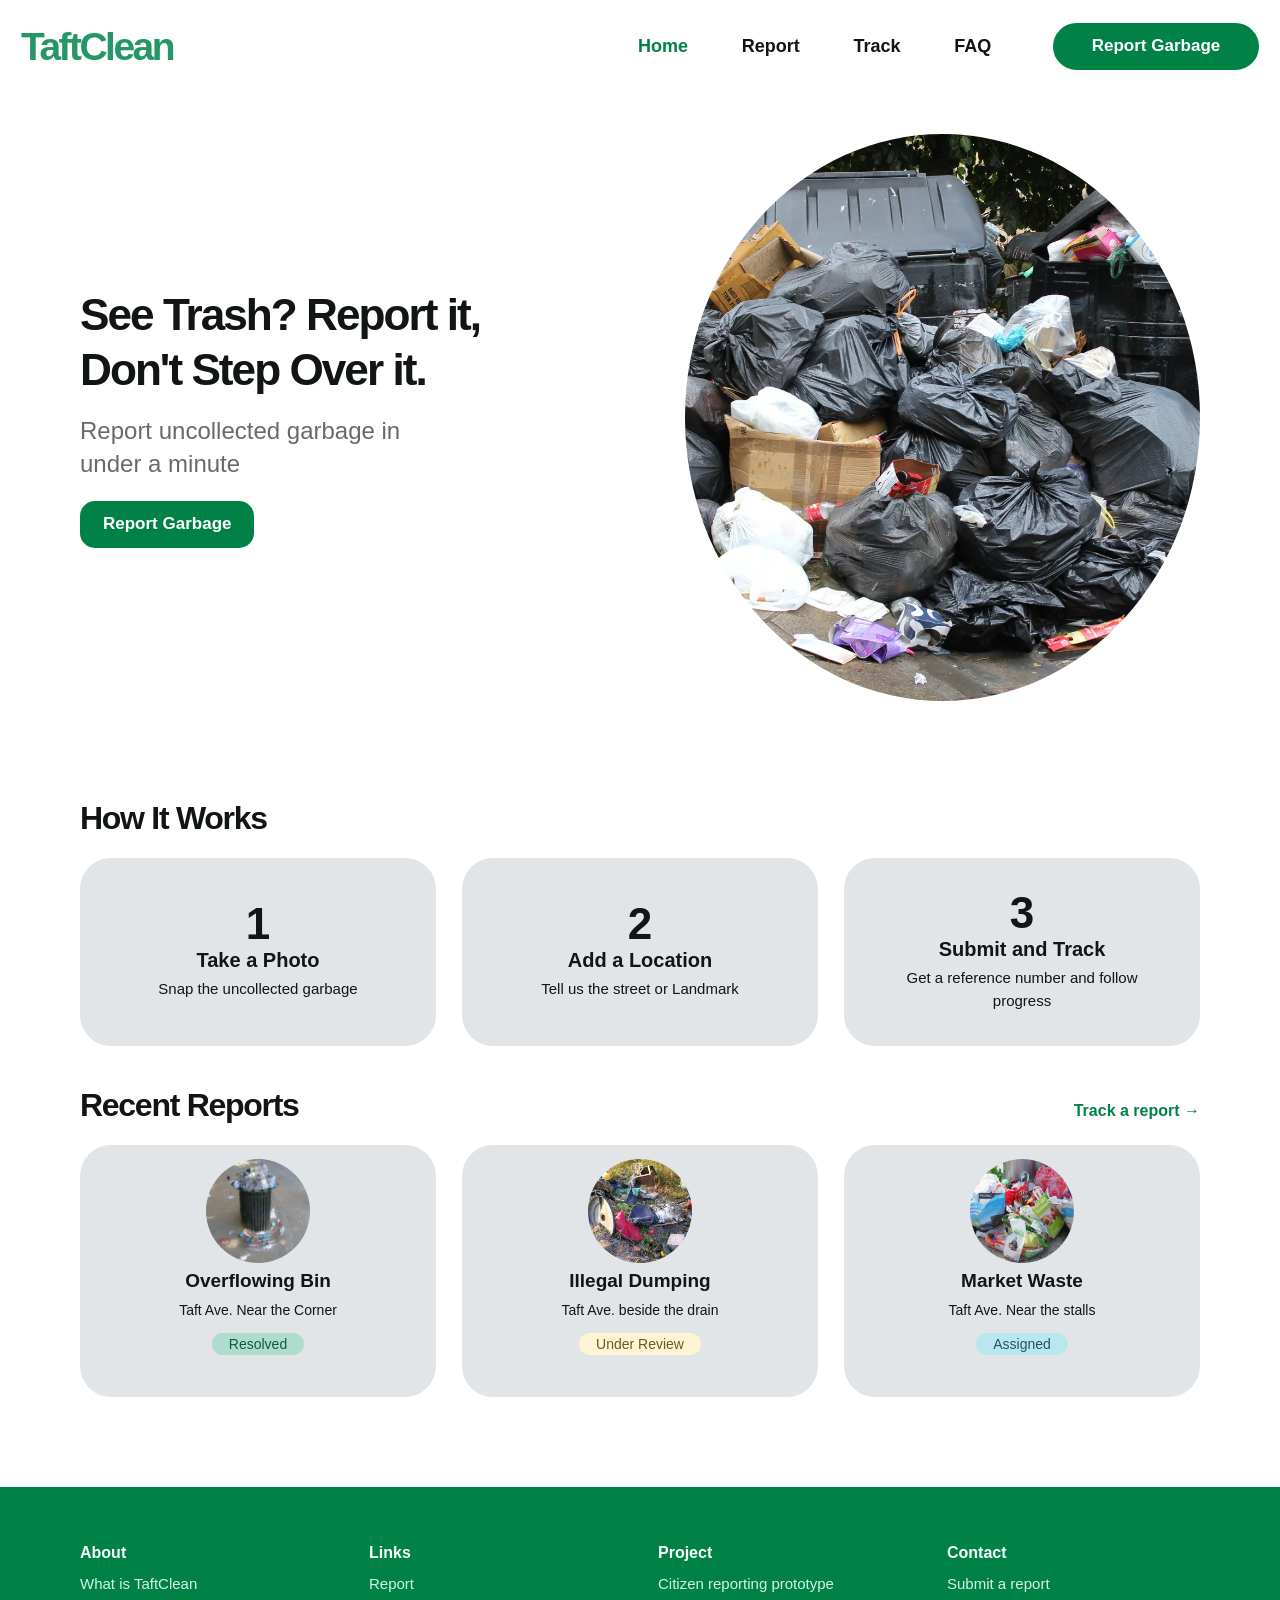
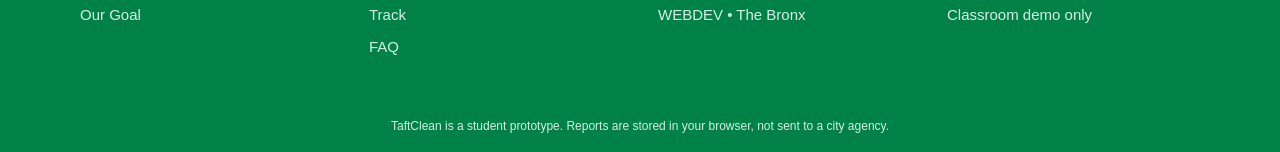
==== index.html @ 5ed5f406 "Add files via upload Add homepage, styling and assets" ====
<!doctype html>
<html lang="en">
<head>
  <meta charset="utf-8">
  <meta name="viewport" content="width=device-width, initial-scale=1">
  <meta name="theme-color" content="#008248">
  <meta name="description" content="TaftClean is a student-built citizen reporting prototype for uncollected garbage around Taft Avenue.">
  <title>TaftClean | See Trash? Report It.</title>
  <link rel="stylesheet" href="styles.css">
  <script defer src="js/app.js"></script>
</head>
<body data-page="home">
  <header class="site-header">
    <div class="header-inner">
      <a class="logo" href="index.html" aria-label="TaftClean home">TaftClean</a>
      <button class="menu-toggle" type="button" aria-label="Open navigation" aria-expanded="false" aria-controls="site-navigation"><span></span><span></span><span></span></button>
      <nav id="site-navigation" class="site-nav" aria-label="Main navigation">
        <a href="index.html" aria-current="page">Home</a>
        <a href="report.html">Report</a>
        <a href="track.html">Track</a>
        <a href="faq.html">FAQ</a>
        <a class="btn btn-primary nav-report" href="report.html">Report Garbage</a>
      </nav>
    </div>
  </header>

  <main>
    <section class="hero container" id="about" aria-labelledby="hero-title">
      <div class="hero-copy">
        <h1 id="hero-title">See Trash? Report it,<br class="desktop-break"> Don't Step Over it.</h1>
        <p>Report uncollected garbage in under a minute</p>
        <a class="btn btn-primary hero-cta" href="report.html">Report Garbage</a>
      </div>
      <div class="hero-art"><img src="assets/hero-garbage.webp" alt="Uncollected garbage bags beside overflowing bins" width="1556" height="1037" fetchpriority="high"></div>
    </section>

    <section class="container overview" id="how-it-works" aria-labelledby="how-title">
      <h2 id="how-title">How It Works</h2>
      <div class="step-grid">
        <article class="info-card step-card"><strong class="step-number">1</strong><h3>Take a Photo</h3><p>Snap the uncollected garbage</p></article>
        <article class="info-card step-card"><strong class="step-number">2</strong><h3>Add a Location</h3><p>Tell us the street or Landmark</p></article>
        <article class="info-card step-card"><strong class="step-number">3</strong><h3>Submit and Track</h3><p>Get a reference number and follow progress</p></article>
      </div>
      <div class="section-heading"><h2>Recent Reports</h2><a href="track.html" class="text-link">Track a report <span aria-hidden="true">→</span></a></div>
      <div class="report-grid" id="recent-reports" aria-live="polite">
        <article class="info-card recent-card"><img src="assets/overflowing-bin.webp" alt="Overflowing trash bin" width="610" height="458"><div><h3>Overflowing Bin</h3><p>Taft Ave. Near the Corner</p><span class="status-badge status-resolved">Resolved</span></div></article>
        <article class="info-card recent-card"><img src="assets/illegal-dumping.webp" alt="Trash dumped by the roadside" width="458" height="343"><div><h3>Illegal Dumping</h3><p>Taft Ave. beside the drain</p><span class="status-badge status-review">Under Review</span></div></article>
        <article class="info-card recent-card"><img src="assets/market-waste.webp" alt="Garbage bags and discarded market packaging" width="922" height="692"><div><h3>Market Waste</h3><p>Taft Ave. Near the stalls</p><span class="status-badge status-assigned">Assigned</span></div></article>
      </div>
    </section>

  </main>

  <footer class="site-footer">
    <div class="container footer-grid">
      <div><h2>About</h2><a href="index.html#about">What is TaftClean</a><a href="index.html#how-it-works">Our Goal</a></div>
      <div><h2>Links</h2><a href="report.html">Report</a><a href="track.html">Track</a><a href="faq.html">FAQ</a></div>
      <div><h2>Project</h2><span>Citizen reporting prototype</span><span>WEBDEV • The Bronx</span></div>
      <div><h2>Contact</h2><a href="report.html">Submit a report</a><span>Classroom demo only</span></div>
    </div>
    <p class="footer-note">TaftClean is a student prototype. Reports are stored in your browser, not sent to a city agency.</p>
  </footer>
  <div class="toast" id="toast" role="status" aria-live="polite"></div>
</body>
</html>
---- styles.css ----
:root {
  --green: #008247;
  --green-dark: #006b3d;
  --green-soft: #d1eadc;
  --ink: #111514;
  --muted: #656b69;
  --light: #e1e5e8;
  --light-2: #f0f2f3;
  --paper: #fff;
  --line: #cfd5d3;
  --danger: #c12835;
  --yellow: #fff5d2;
  --cyan: #b9e7ef;
  --font: 'Canva Sans', 'Segoe UI', Arial, sans-serif;
}
*, *::before, *::after { box-sizing: border-box; }
html { scroll-behavior: smooth; }
body { min-width: 320px; margin: 0; background: var(--paper); color: var(--ink); font: 16px/1.5 var(--font); }
button, input, select, textarea { font: inherit; }
button { cursor: pointer; }
a { color: inherit; text-decoration: none; }
img { display: block; max-width: 100%; }
[hidden] { display: none !important; }
:focus-visible { outline: 3px solid #12a66e; outline-offset: 3px; }
.container { width: min(100% - 100px, 1120px); margin-inline: auto; }
.sr-only { position: absolute; width: 1px; height: 1px; margin: -1px; padding: 0; overflow: hidden; clip: rect(0,0,0,0); white-space: nowrap; border: 0; }

/* Site header: desktop horizontal links, mobile slide-down navigation. */
.site-header { background: var(--paper); position: sticky; top: 0; z-index: 20; }
.header-inner { width: min(100% - 42px, 1270px); min-height: 92px; margin: auto; display: flex; justify-content: space-between; align-items: center; gap: 26px; }
.logo { color: #259766; font-size: clamp(29px, 3.3vw, 39px); font-weight: 800; letter-spacing: -.065em; line-height: 1; }
.site-nav { flex: 1; display: flex; align-items: center; justify-content: flex-end; gap: clamp(24px, 4.2vw, 64px); }
.site-nav > a:not(.btn) { font-size: 18px; font-weight: 700; transition: color .15s ease; }
.site-nav > a:not(.btn):hover, .site-nav > a:not(.btn)[aria-current="page"] { color: var(--green); }
.menu-toggle { display: none; }
.btn { display: inline-flex; align-items: center; justify-content: center; gap: 8px; min-height: 47px; padding: 10px 24px; border: 2px solid transparent; border-radius: 14px; font-weight: 750; font-size: 17px; line-height: 1.3; text-align: center; transition: background-color .15s, box-shadow .15s, transform .15s; }
.btn:hover { transform: translateY(-1px); }
.btn:active { transform: translateY(0); }
.btn-primary { color: #fff; background: var(--green); border-color: var(--green); }
.btn-primary:hover { background: var(--green-dark); border-color: var(--green-dark); }
.btn-outline { color: var(--green); background: #fff; border-color: var(--green); }
.btn-outline:hover { background: #ecf9f1; }
.btn-block { display: flex; width: 100%; }
.nav-report { margin-left: 8px; min-width: 206px; border-radius: 999px; }

/* Home - first two canvases */
.hero { min-height: 600px; display: grid; grid-template-columns: 1fr 1.05fr; gap: 50px; align-items: center; padding-block: 42px 65px; }
.hero h1 { font-size: clamp(32px, 3.45vw, 48px); line-height: 1.26; letter-spacing: -.045em; margin: 0 0 16px; font-weight: 850; }
.hero-copy p { color: var(--muted); font-size: clamp(18px, 2vw, 24px); line-height: 1.4; max-width: 350px; margin: 0 0 20px; }
.hero-cta { border-radius: 15px; padding-inline: 21px; }
.hero-art { width: 100%; max-width: 515px; aspect-ratio: 1 / 1.1; overflow: hidden; border-radius: 50%; justify-self: end; }
.hero-art img { width: 100%; height: 100%; object-fit: cover; object-position: 52% 50%; }
.overview { padding-block: 32px 90px; }
h2 { line-height: 1.25; }
.overview > h2, .section-heading h2, .faq-section > h2 { margin: 0 0 20px; font-size: clamp(25px, 2.6vw, 32px); letter-spacing: -.04em; }
.step-grid, .report-grid { display: grid; grid-template-columns: repeat(3, minmax(0, 1fr)); gap: 26px; }
.info-card { background: var(--light); border-radius: 31px; }
.step-card { min-height: 188px; padding: 20px 14px; display: flex; flex-direction: column; justify-content: center; text-align: center; }
.step-number { font-size: 44px; line-height: 1; }
.step-card h3 { margin: 2px 0 6px; font-size: 20px; line-height: 1.2; }
.step-card p { margin: 0 auto; font-size: 15px; max-width: 270px; }
.section-heading { display: flex; align-items: baseline; justify-content: space-between; gap: 20px; margin-top: 39px; }
.section-heading h2 { margin-bottom: 20px; }
.text-link { border: 0; padding: 0; background: none; color: var(--green); font-weight: 650; cursor: pointer; }
.text-link:hover { text-decoration: underline; }
.recent-card { min-height: 252px; padding: 14px 18px 22px; display: flex; flex-direction: column; align-items: center; text-align: center; }
.recent-card:hover { background: #d2dbdf; }
.recent-card img { width: 104px; height: 104px; object-fit: cover; border-radius: 50%; margin-bottom: 6px; }
.recent-card h3 { margin: 0 0 8px; font-size: 19px; line-height: 1.22; }
.recent-card p { margin: 0 0 11px; font-size: 14px; }
.status-badge { display: inline-block; padding: 3px 17px; border-radius: 999px; font-size: 14px; font-weight: 500; line-height: 1.2; text-align: center; white-space: nowrap; }
.status-submitted { background: #dce6f5; color: #244c7b; }
.status-review { background: var(--yellow); color: #695a26; }
.status-assigned { background: var(--cyan); color: #205568; }
.status-resolved { background: #afddcd; color: #185640; }
.faq-section { padding-block: 26px 135px; min-height: 470px; }
.faq-page { min-height: 470px; padding-top: 12px; }
.faq-page .faq-section { padding-top: 26px; }
.faq-list { display: grid; gap: 23px; padding: 14px 15px 0; }
.faq-item { background: #e7eaec; border-radius: 22px; overflow: hidden; }
.faq-item summary { cursor: pointer; list-style: none; display: flex; align-items: center; justify-content: space-between; gap: 12px; min-height: 47px; padding: 9px 15px; font-weight: 750; font-size: 18px; }
.faq-item summary::-webkit-details-marker { display: none; }
.faq-symbol { font-size: 26px; font-weight: 500; line-height: 1; }
.faq-item[open] .faq-symbol { transform: rotate(45deg); }
.faq-item p { padding: 0 15px 16px; margin: 0; color: #454a4b; line-height: 1.6; font-size: 15px; }

/* Green footer kept consistent with the Canva design. */
.site-footer { background: var(--green); color: #f9fffb; padding: 56px 0 17px; }
.footer-grid { display: grid; grid-template-columns: repeat(4, minmax(0, 1fr)); gap: 36px; }
.footer-grid h2 { margin: 0 0 10px; font-size: 16px; font-weight: 750; }
.footer-grid a, .footer-grid span { display: block; margin-bottom: 9px; color: #d7f0e6; font-size: 15px; }
.footer-grid a:hover { color: #fff; text-decoration: underline; }
.footer-note { margin: 50px 20px 0; font-size: 12px; color: #d5f0e2; text-align: center; }
.simple-footer { margin-top: 110px; }

/* Report form - Canva pages 4/5 desktop and 5/6 mobile. */
.form-page { width: min(100% - 100px, 945px); min-height: 620px; padding-top: 22px; }
.page-heading { text-align: center; font-size: 32px; font-weight: 800; letter-spacing: -.03em; margin: 0 0 26px; }
.form-step-label { color: #7b827e; text-align: center; margin: -18px 0 25px; font-size: 13px; }
.form-step { margin: 0; padding: 0; border: 0; min-width: 0; }
.field { margin-bottom: 18px; }
.field > label, .field-title { display: block; font-size: 19px; font-weight: 750; margin: 0 0 9px; }
.required { color: #df2837; }
.optional { font-size: 13px; font-weight: 450; color: #7d8581; }
.field input:not([type="radio"]):not([type="file"]), .field select, .field textarea { display: block; width: 100%; min-height: 41px; border: 1.5px solid #343938; border-radius: 2px; background: #fff; padding: 8px 12px; color: var(--ink); }
.field textarea { resize: vertical; min-height: 84px; }
.field select { appearance: auto; }
.field input::placeholder, .field textarea::placeholder { color: #939b98; }
.field input[aria-invalid="true"], .field textarea[aria-invalid="true"], .field select[aria-invalid="true"] { border: 2px solid var(--danger); background: #fff9f9; }
.field-error { color: var(--danger); font-size: 12px; line-height: 1.45; margin: 4px 0 0; min-height: 0; }
.field-error:empty { display: none; }
.field-meta { display: flex; justify-content: space-between; gap: 15px; }
.field-meta > span { margin-left: auto; color: #8a9390; font-size: 12px; }
.amount-choices { display: flex; flex-wrap: wrap; gap: 0; padding: 3px 0 4px; }
.amount-option { position: relative; cursor: pointer; }
.amount-option input { position: absolute; opacity: 0; inset: 0; }
.amount-option span { display: inline-block; border: 1.5px solid #111; border-radius: 999px; padding: 5px 13px; background: white; font-size: 15px; font-weight: 700; line-height: 1.3; margin-right: -1px; }
.amount-option input:checked + span { color: #fff; background: var(--green); border-color: var(--green); position: relative; z-index: 1; }
.amount-option input:focus-visible + span { outline: 3px solid #10a76a; outline-offset: 3px; }
.photo-drop { position: relative; min-height: 170px; border: 1.5px solid #222; background: white; display: flex; flex-direction: column; justify-content: center; text-align: center; cursor: pointer; transition: background-color .12s, border-color .12s; overflow: hidden; }
.photo-drop:hover, .photo-drop.is-dragover { background: #effaf5; border-color: var(--green); }
.photo-drop:focus-within { outline: 3px solid #10a76a; outline-offset: 2px; }
.photo-drop input[type="file"] { position: absolute; inset: 0; width: 100%; height: 100%; opacity: 0; cursor: pointer; z-index: 3; }
.photo-placeholder { display: flex; align-items: center; flex-direction: column; justify-content: center; gap: 5px; padding: 20px 15px; pointer-events: none; }
.photo-placeholder strong { font-size: 17px; font-weight: 600; }
.photo-placeholder span:not(.upload-icon) { font-size: 14px; color: var(--muted); }
.upload-icon { display: grid; place-items: center; font-size: 29px; width: 42px; height: 42px; color: var(--green); border-radius: 50%; background: #d7eee3; }
.photo-selected { padding: 8px 25px; text-align: center; pointer-events: none; }
.photo-selected img { margin: auto auto 8px; height: 118px; max-width: 220px; object-fit: contain; }
.photo-selected span { display: block; overflow: hidden; text-overflow: ellipsis; white-space: nowrap; font-size: 13px; }
.photo-actions { display: flex; justify-content: space-between; align-items: baseline; gap: 12px; margin-top: 6px; }
.form-next { margin-top: 28px; }
.form-actions { display: flex; gap: 18px; margin-top: 40px; }
.form-actions .btn { border-radius: 2px; }
.form-actions #previous-step { flex: 1; }
.form-actions #submit-report { flex: 3; }
.form-note { color: #777; font-size: 12px; margin: 20px 0 0; }

/* Confirmation screen, replacing the form after successful validation. */
.success-view { padding: 52px 0 0; text-align: center; }
.success-check { display: flex; align-items: center; justify-content: center; width: 100px; height: 100px; border-radius: 50%; background: var(--green); color: white; font-weight: 850; font-size: 76px; line-height: 1; margin: 0 auto 23px; }
.success-view h1 { font-size: 34px; line-height: 1.42; letter-spacing: -.04em; margin: 0 auto 22px; }
.success-view > p { font-size: 17px; margin: 0 0 35px; color: #373d3a; }
.reference-box { display: flex; justify-content: center; align-items: center; min-height: 61px; border: 1.5px solid #1f2621; position: relative; background: white; }
.reference-box strong { font-size: 25px; }
.copy-button { position: absolute; right: 10px; top: 50%; transform: translateY(-50%); color: var(--green); padding: 6px 10px; border: 1px solid #b6d9c7; border-radius: 6px; background: #f2faf6; font-size: 13px; }
.success-buttons { display: flex; align-items: center; justify-content: space-between; gap: 35px; margin-top: 42px; }
.success-buttons .btn { width: min(40%, 340px); border-radius: 0; }

/* Tracking - Canva pages 7/8. */
.track-page { min-height: 550px; padding-top: 25px; }
.track-page > h1 { font-size: 32px; margin: 0 0 15px; letter-spacing: -.045em; }
.search-row { display: grid; grid-template-columns: 1fr 210px; align-items: start; gap: 0; margin-bottom: 35px; }
.search-field input { width: 100%; min-height: 51px; padding: 12px 20px; background: #cdd5dd; border: none; border-radius: 40px; outline-offset: 3px; }
.search-field input::placeholder { color: #343c40; opacity: 1; }
.search-row > .btn { min-height: 51px; border-radius: 30px; margin-left: 0; }
.search-field .field-error { padding-left: 17px; }
.tracking-result { padding: 0 18px; }
.result-top { display: flex; align-items: center; justify-content: space-between; gap: 20px; margin-bottom: 10px; }
.result-top h2 { font-size: 33px; margin: 0; letter-spacing: -.04em; }
.result-top .status-badge { min-width: 146px; font-size: 16px; }
.result-details p { margin: 0; font-size: 18px; line-height: 1.55; overflow-wrap: anywhere; }
.progress-tracker { display: grid; grid-template-columns: repeat(4, minmax(0, 1fr)); gap: 12px; margin: 70px 0 0; }
.progress-stage { display: flex; flex-direction: column; align-items: center; gap: 11px; color: #181b19; font-size: 15px; text-align: center; }
.progress-bar { display: block; height: 15px; width: 100%; border-radius: 10px; background: #7f7f7f; }
.progress-stage.is-complete .progress-bar, .progress-stage.is-current .progress-bar { background: var(--green); }
.progress-stage.is-complete, .progress-stage.is-current { color: var(--green); }
.demo-tools { margin-top: 65px; border-top: 1px solid #e0e7e3; padding-top: 14px; color: #5d6863; }
.demo-tools summary { color: #567166; cursor: pointer; font-size: 13px; }
.demo-tools p { font-size: 13px; margin: 12px 0; }
.demo-tools-row { display: flex; flex-wrap: wrap; gap: 10px; }
.demo-tools-row select { padding: 10px 12px; border: 1px solid var(--line); border-radius: 6px; background: #fff; }
.demo-tools-row .btn { font-size: 13px; min-height: 42px; border-radius: 6px; }
.track-disclaimer { font-size: 12px; color: #8b9490; margin: 22px 0; }
.track-empty { background: #f5f7f6; padding: 28px; border-radius: 15px; }
.track-empty h2 { font-size: 23px; margin: 0 0 5px; }
.track-empty p { margin: 0; }
.inline-button { border: 0; background: transparent; padding: 0; text-decoration: underline; color: var(--green); }
.toast { position: fixed; bottom: 22px; left: 50%; transform: translate(-50%, 20px); opacity: 0; pointer-events: none; z-index: 100; background: #1e382b; color: #fff; padding: 10px 18px; border-radius: 11px; font-size: 14px; max-width: min(90vw, 420px); text-align: center; transition: .2s ease; }
.toast.show { opacity: 1; transform: translate(-50%, 0); }

@media (max-width: 960px) {
  .container { width: min(100% - 54px, 1120px); }
  .header-inner { width: calc(100% - 32px); }
  .site-nav { gap: 22px; }
  .site-nav > a:not(.btn) { font-size: 16px; }
  .nav-report { min-width: auto; padding-inline: 16px; font-size: 15px; }
  .hero { min-height: 510px; gap: 30px; }
  .hero h1 { font-size: clamp(27px, 3.5vw, 37px); }
  .form-page { width: min(100% - 54px, 945px); }
}

@media (max-width: 700px) {
  :root { --paper: #f8f7f6; }
  body { font-size: 15px; }
  .container, .form-page { width: calc(100% - 36px); }
  .site-header { background: var(--paper); }
  .header-inner { min-height: 96px; width: calc(100% - 24px); }
  .logo { font-size: 36px; letter-spacing: -.07em; }
  .menu-toggle { display: flex; flex-direction: column; justify-content: center; gap: 6px; border: 0; padding: 8px; background: transparent; border-radius: 5px; }
  .menu-toggle span { display: block; height: 5px; width: 39px; background: #7e7e7e; border-radius: 4px; }
  .site-nav { display: none; position: absolute; top: 96px; left: 0; right: 0; background: var(--paper); min-height: min(610px, calc(100dvh - 96px)); padding: 22px 22px 50px; z-index: 30; box-shadow: 0 15px 24px rgb(0 0 0 / .1); flex-direction: column; align-items: stretch; justify-content: flex-start; gap: 0; }
  .site-nav.is-open { display: flex; }
  .site-nav > a:not(.btn) { display: block; color: #757575; font-size: 29px; font-weight: 750; padding: 13px 0 16px; border-bottom: 2px solid #a2a2a2; }
  .site-nav .nav-report { align-self: center; margin: 68px 0 0; font-size: 25px; border-radius: 12px; padding-inline: 23px; }
  .hero { display: flex; flex-direction: column; align-items: stretch; min-height: auto; padding-block: 70px 54px; gap: 62px; }
  .hero h1 { font-size: clamp(32px, 8vw, 44px); line-height: 1.43; letter-spacing: -.038em; }
  .desktop-break { display: none; }
  .hero-copy p { font-size: 21px; max-width: 350px; margin: 10px 0 12px; }
  .hero-cta { font-size: 20px; min-height: 47px; padding: 6px 16px; border-radius: 12px; }
  .hero-art { aspect-ratio: 1.22 / 1; width: min(100%, 440px); max-width: none; margin: 0 auto; align-self: center; border-radius: 50%; }
  .overview { padding-block: 28px 64px; }
  .overview > h2, .section-heading h2, .faq-section > h2 { font-size: 25px; }
  .step-grid, .report-grid { grid-template-columns: 1fr; gap: 14px; }
  .step-card { min-height: 125px; border-radius: 15px; padding: 15px 12px; }
  .step-number { font-size: 33px; }
  .step-card h3 { font-size: 17px; }
  .step-card p { font-size: 13px; }
  .section-heading { margin-top: 21px; }
  .section-heading .text-link { display: none; }
  .section-heading h2 { margin: 0 0 10px; }
  .recent-card { flex-direction: row; text-align: left; align-items: center; gap: 15px; padding: 11px 13px; border-radius: 15px; min-height: 112px; }
  .recent-card img { width: 91px; height: 91px; flex: 0 0 91px; margin: 0; }
  .recent-card h3 { font-size: 17px; margin-bottom: 3px; }
  .recent-card p { font-size: 12px; margin-bottom: 3px; }
  .status-badge { padding: 2px 10px; font-size: 11px; }
  .faq-section { min-height: 520px; padding-block: 33px 95px; }
  .faq-list { padding: 10px 0 0; gap: 20px; }
  .faq-item { border-radius: 25px; }
  .faq-item summary { font-size: 15px; min-height: 50px; padding: 10px 15px; }
  .faq-item p { font-size: 14px; }
  .site-footer { padding: 42px 0 20px; }
  .footer-grid { grid-template-columns: repeat(2, 1fr); column-gap: 27px; row-gap: 65px; }
  .footer-grid h2 { font-size: 15px; }
  .footer-grid a, .footer-grid span { font-size: 14px; margin-bottom: 9px; }
  .footer-note { margin-top: 58px; }
  .simple-footer { margin-top: 65px; }
  .form-page { min-height: 650px; padding-top: 68px; }
  .page-heading { font-size: 28px; margin-bottom: 52px; }
  .form-step-label { margin-top: -38px; margin-bottom: 30px; }
  .field { margin-bottom: 23px; }
  .field > label, .field-title { font-size: 20px; margin-bottom: 12px; }
  .field input:not([type="radio"]):not([type="file"]), .field select, .field textarea { min-height: 44px; }
  .field textarea { min-height: 80px; }
  .form-next { margin-top: 35px; }
  .amount-option span { padding: 4px 9px; font-size: 13px; }
  .photo-drop { min-height: 172px; }
  .form-actions { margin-top: 38px; gap: 10px; }
  .form-actions .btn { font-size: 16px; padding-inline: 10px; }
  .success-view { padding-top: 8px; }
  .success-check { width: 93px; height: 93px; font-size: 70px; margin-bottom: 23px; }
  .success-view h1 { font-size: 26px; line-height: 1.35; margin-bottom: 20px; }
  .success-view > p { font-size: 16px; margin-bottom: 49px; }
  .reference-box { min-height: 56px; border: 0; }
  .reference-box strong { font-size: 24px; }
  .success-buttons { flex-direction: column; gap: 16px; margin-top: 48px; }
  .success-buttons .btn { width: 100%; min-height: 48px; border-radius: 0; }
  .track-page { min-height: 585px; padding-top: 92px; }
  .track-page > h1 { text-align: center; font-size: 31px; margin-bottom: 17px; }
  .search-row { grid-template-columns: minmax(0, 1fr) 35%; gap: 7px; margin-bottom: 85px; }
  .search-field input { min-height: 47px; font-size: 14px; padding: 10px 14px; }
  .search-row > .btn { min-height: 47px; font-size: 17px; border-radius: 30px; padding-inline: 7px; }
  .tracking-result { padding: 14px 11px 10px; background: #fff; border-radius: 15px; }
  .result-top h2 { font-size: 28px; }
  .result-top .status-badge { min-width: unset; font-size: 13px; }
  .result-details p { font-size: 16px; line-height: 1.6; }
  .progress-tracker { margin: 60px -6px 0; gap: 10px; }
  .progress-stage { font-size: 11px; gap: 8px; }
  .progress-bar { height: 14px; }
  .demo-tools { margin-top: 40px; }
  .track-disclaimer { margin-top: 16px; }
}
@media (max-width: 380px) {
  .logo { font-size: 31px; }
  .hero h1 { font-size: 30px; }
  .hero-copy p { font-size: 18px; }
  .recent-card img { width: 72px; height: 72px; flex-basis: 72px; }
  .amount-option span { font-size: 11px; padding-inline: 7px; }
  .result-details p { font-size: 14px; }
  .progress-stage { font-size: 10px; }
}
@media (prefers-reduced-motion: reduce) { html { scroll-behavior: auto; } *,*::before,*::after { transition-duration: .01ms !important; animation-duration: .01ms !important; } }
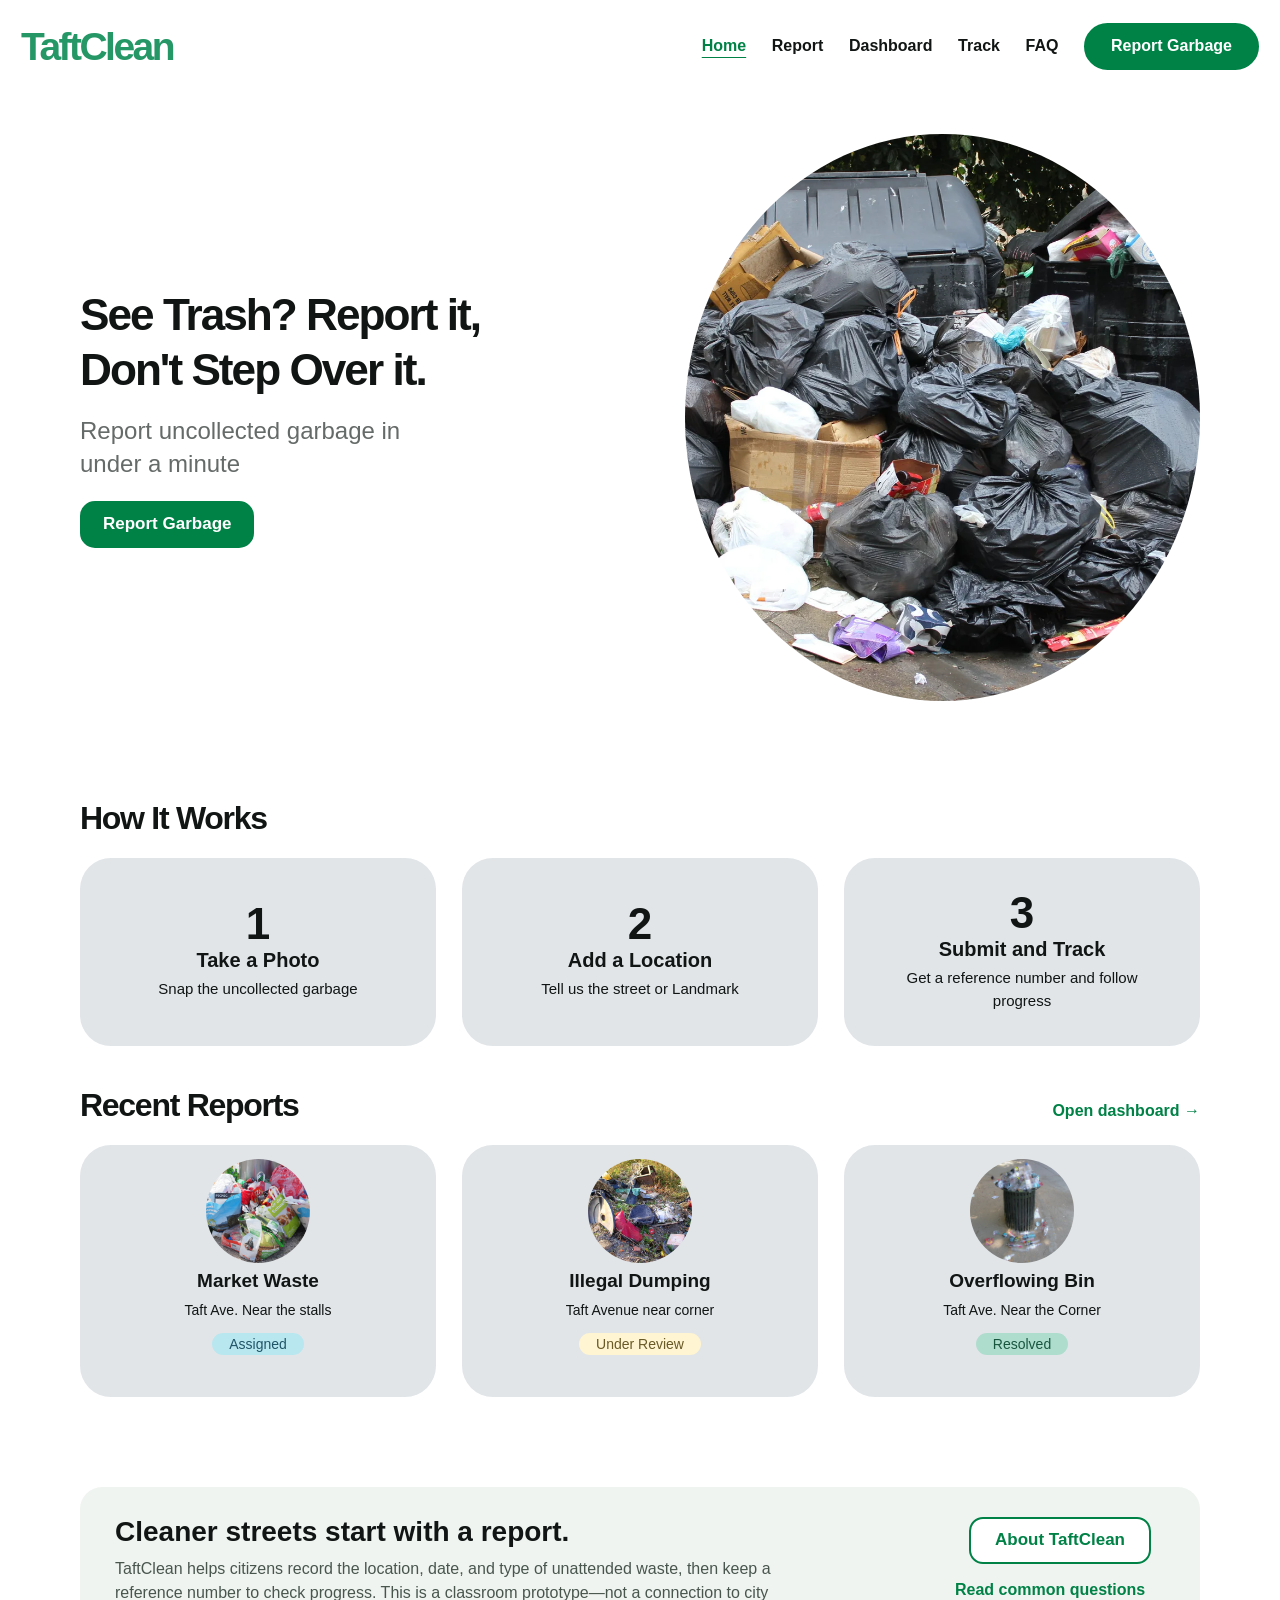
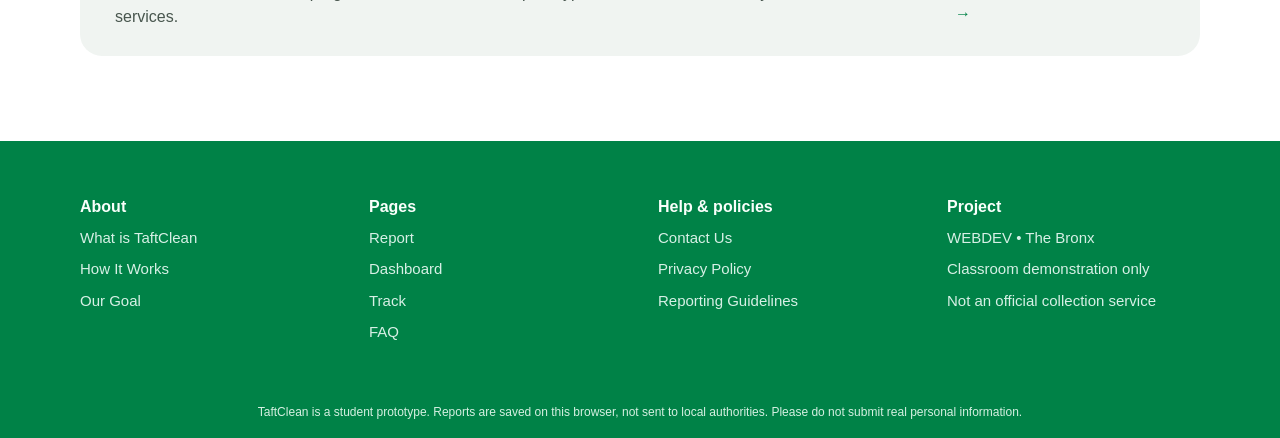
==== commit 4c14e21b: "Complete TaftClean website and integrate features" ====
--- a/index.html
+++ b/index.html
@@ -10,21 +10,23 @@
   <script defer src="js/app.js"></script>
 </head>
 <body data-page="home">
+  <a href="#main-content" class="skip-link">Skip to main content</a>
   <header class="site-header">
-    <div class="header-inner">
-      <a class="logo" href="index.html" aria-label="TaftClean home">TaftClean</a>
-      <button class="menu-toggle" type="button" aria-label="Open navigation" aria-expanded="false" aria-controls="site-navigation"><span></span><span></span><span></span></button>
-      <nav id="site-navigation" class="site-nav" aria-label="Main navigation">
-        <a href="index.html" aria-current="page">Home</a>
-        <a href="report.html">Report</a>
-        <a href="track.html">Track</a>
-        <a href="faq.html">FAQ</a>
-        <a class="btn btn-primary nav-report" href="report.html">Report Garbage</a>
-      </nav>
-    </div>
-  </header>
+  <div class="header-inner">
+    <a class="logo" href="index.html" aria-label="TaftClean home">TaftClean</a>
+    <button class="menu-toggle" type="button" aria-label="Open navigation" aria-expanded="false" aria-controls="site-navigation"><span></span><span></span><span></span></button>
+    <nav id="site-navigation" class="site-nav" aria-label="Main navigation">
+      <a href="index.html" aria-current="page">Home</a>
+      <a href="report.html" >Report</a>
+      <a href="dashboard.html" >Dashboard</a>
+      <a href="track.html" >Track</a>
+      <a href="faq.html" >FAQ</a>
+      <a class="btn btn-primary nav-report" href="report.html">Report Garbage</a>
+    </nav>
+  </div>
+</header>
 
-  <main>
+  <main id="main-content">
     <section class="hero container" id="about" aria-labelledby="hero-title">
       <div class="hero-copy">
         <h1 id="hero-title">See Trash? Report it,<br class="desktop-break"> Don't Step Over it.</h1>
@@ -41,25 +43,27 @@
         <article class="info-card step-card"><strong class="step-number">2</strong><h3>Add a Location</h3><p>Tell us the street or Landmark</p></article>
         <article class="info-card step-card"><strong class="step-number">3</strong><h3>Submit and Track</h3><p>Get a reference number and follow progress</p></article>
       </div>
-      <div class="section-heading"><h2>Recent Reports</h2><a href="track.html" class="text-link">Track a report <span aria-hidden="true">→</span></a></div>
+      <div class="section-heading"><h2>Recent Reports</h2><a href="dashboard.html" class="text-link">Open dashboard <span aria-hidden="true">→</span></a></div>
       <div class="report-grid" id="recent-reports" aria-live="polite">
         <article class="info-card recent-card"><img src="assets/overflowing-bin.webp" alt="Overflowing trash bin" width="610" height="458"><div><h3>Overflowing Bin</h3><p>Taft Ave. Near the Corner</p><span class="status-badge status-resolved">Resolved</span></div></article>
         <article class="info-card recent-card"><img src="assets/illegal-dumping.webp" alt="Trash dumped by the roadside" width="458" height="343"><div><h3>Illegal Dumping</h3><p>Taft Ave. beside the drain</p><span class="status-badge status-review">Under Review</span></div></article>
         <article class="info-card recent-card"><img src="assets/market-waste.webp" alt="Garbage bags and discarded market packaging" width="922" height="692"><div><h3>Market Waste</h3><p>Taft Ave. Near the stalls</p><span class="status-badge status-assigned">Assigned</span></div></article>
       </div>
     </section>
-
+    <section class="container home-more" aria-labelledby="why-title">
+      <div class="home-more-card"><div><h2 id="why-title">Cleaner streets start with a report.</h2><p>TaftClean helps citizens record the location, date, and type of unattended waste, then keep a reference number to check progress. This is a classroom prototype—not a connection to city services.</p></div><div class="home-more-links"><a class="btn btn-outline" href="about.html">About TaftClean</a><a class="text-link" href="faq.html">Read common questions →</a></div></div>
+    </section>
   </main>
 
   <footer class="site-footer">
-    <div class="container footer-grid">
-      <div><h2>About</h2><a href="index.html#about">What is TaftClean</a><a href="index.html#how-it-works">Our Goal</a></div>
-      <div><h2>Links</h2><a href="report.html">Report</a><a href="track.html">Track</a><a href="faq.html">FAQ</a></div>
-      <div><h2>Project</h2><span>Citizen reporting prototype</span><span>WEBDEV • The Bronx</span></div>
-      <div><h2>Contact</h2><a href="report.html">Submit a report</a><span>Classroom demo only</span></div>
-    </div>
-    <p class="footer-note">TaftClean is a student prototype. Reports are stored in your browser, not sent to a city agency.</p>
-  </footer>
+  <div class="container footer-grid">
+    <div><h2>About</h2><a href="about.html">What is TaftClean</a><a href="about.html#how-it-works">How It Works</a><a href="about.html#our-goal">Our Goal</a></div>
+    <div><h2>Pages</h2><a href="report.html">Report</a><a href="dashboard.html">Dashboard</a><a href="track.html">Track</a><a href="faq.html">FAQ</a></div>
+    <div><h2>Help &amp; policies</h2><a href="contact.html">Contact Us</a><a href="privacy.html">Privacy Policy</a><a href="privacy.html#guidelines">Reporting Guidelines</a></div>
+    <div><h2>Project</h2><span>WEBDEV • The Bronx</span><span>Classroom demonstration only</span><span>Not an official collection service</span></div>
+  </div>
+  <p class="footer-note">TaftClean is a student prototype. Reports are saved on this browser, not sent to local authorities. Please do not submit real personal information.</p>
+</footer>
   <div class="toast" id="toast" role="status" aria-live="polite"></div>
 </body>
 </html>
--- a/styles.css
+++ b/styles.css
@@ -280,3 +280,111 @@
   .progress-stage { font-size: 10px; }
 }
 @media (prefers-reduced-motion: reduce) { html { scroll-behavior: auto; } *,*::before,*::after { transition-duration: .01ms !important; animation-duration: .01ms !important; } }
+
+/* Additional layout, form and support-page styles. */
+.skip-link { position: fixed; left: 14px; top: -90px; z-index: 90; background: #fff; color: #074d2e; border: 2px solid var(--green); border-radius: 8px; padding: 10px 18px; font-weight: 700; }
+.skip-link:focus { top: 10px; }
+a, button, input, textarea, select, summary { -webkit-tap-highlight-color: transparent; }
+.site-nav > a[aria-current="page"] { text-decoration: underline; text-underline-offset: 6px; }
+.site-nav { gap: clamp(12px, 2vw, 30px); }
+.site-nav > a:not(.btn) { font-size: 16px; }
+.nav-report { min-width: 175px; margin-left: 0; font-size: 16px; padding-inline: 16px; }
+.field .consent-label { display: flex; align-items: flex-start; gap: 10px; font-size: 15px; font-weight: 450; }
+.consent-label input { accent-color: var(--green); width: 21px; height: 21px; flex: 0 0 21px; margin: 3px 0 0; }
+.consent-label a, .support-page a:not(.btn), .dashboard-crosslink a { color: var(--green-dark); text-decoration: underline; text-underline-offset: 2px; }
+.consent-label input[aria-invalid="true"] { outline: 2px solid var(--danger); }
+.form-intro { text-align: center; font-size: 14px; margin: -12px 0 30px; color: var(--muted); }
+.form-step + .form-step { margin-top: 18px; }
+.error-summary { border: 2px solid var(--danger); border-radius: 8px; background: #fff0f1; color: #92202c; padding: 13px 17px; margin-bottom: 24px; font-weight: 700; }
+.spam-trap { position: absolute; left: -10000px; height: 1px; width: 1px; overflow: hidden; }
+.home-more { padding-block: 0 85px; }
+.home-more-card { display: flex; align-items: center; justify-content: space-between; gap: 40px; background: #f0f4f1; border-radius: 22px; padding: 27px 35px; }
+.home-more h2 { font-size: clamp(22px, 2.8vw, 28px); margin: 0 0 8px; }
+.home-more p { max-width: 660px; margin: 0; color: #48564e; }
+.home-more-links { display: flex; align-items: center; flex-direction: column; gap: 14px; flex: 0 0 210px; }
+.dashboard-page { padding-block: 30px 100px; min-height: 620px; }
+.dashboard-heading { display: flex; justify-content: space-between; align-items: center; gap: 24px; margin-bottom: 28px; }
+.dashboard-heading h1, .support-page h1 { margin: 0 0 10px; font-size: clamp(29px, 3vw, 38px); line-height: 1.15; }
+.dashboard-heading p { margin: 0; color: #58615d; max-width: 630px; }
+.eyebrow { font-size: 12px !important; font-weight: 800; letter-spacing: .12em; color: var(--green) !important; text-transform: uppercase; margin-bottom: 8px !important; }
+.stat-grid { display: grid; grid-template-columns: repeat(4, minmax(0, 1fr)); gap: 15px; margin-bottom: 32px; }
+.stat-card { background: #e5e9eb; border-radius: 17px; min-height: 116px; padding: 17px 19px; }
+.stat-card span { display: block; color: #53615b; font-size: 14px; font-weight: 650; }
+.stat-card strong { display: block; color: var(--green-dark); font-size: 40px; line-height: 1.3; }
+.dashboard-list { background: #fff; border: 1px solid #e2e6e2; border-radius: 18px; padding: 22px; box-shadow: 0 2px 15px rgb(0 0 0 /.025); }
+.dashboard-title { display: flex; align-items: baseline; justify-content: space-between; gap: 10px; margin-bottom: 14px; }
+.dashboard-title h2 { margin: 0; font-size: 24px; }
+.dashboard-title span { font-size: 13px; color: #5c6860; }
+.dashboard-filters { display: grid; grid-template-columns: 2fr 1fr 1fr; gap: 12px; margin-bottom: 18px; }
+.filter-input label { display: block; font-weight: 700; font-size: 13px; margin-bottom: 6px; }
+.filter-input input, .filter-input select { display: block; width: 100%; background: #fff; border: 1px solid #b3c1ba; border-radius: 9px; min-height: 45px; padding: 10px 11px; }
+.report-table-scroll { overflow-x: auto; }
+.report-table { width: 100%; min-width: 680px; border-collapse: collapse; font-size: 14px; }
+.report-table thead { background: #ecf4ef; }
+.report-table th { text-align: left; color: #43574b; font-weight: 750; }
+.report-table th, .report-table td { padding: 13px 10px; border-bottom: 1px solid #e4e9e5; }
+.report-table tbody tr:hover { background: #f7faf8; }
+.report-table .report-ref { font-weight: 800; white-space: nowrap; }
+.table-link { color: var(--green-dark); font-weight: 750; text-decoration: underline; }
+.empty-state { padding: 24px; background: #f1f5f2; border-radius: 10px; color: #526057; text-align: center; }
+.prototype-note, .dashboard-crosslink { color: #65736a; font-size: 13px; }
+.support-page { padding-block: 36px 90px; max-width: 1000px; min-height: 620px; }
+.support-page .lead { font-size: 21px; font-weight: 600; color: #283d31; }
+.support-page p, .support-page li { max-width: 890px; line-height: 1.75; }
+.support-page section { margin: 30px 0 40px; }
+.support-page h2 { margin: 25px 0 12px; font-size: 25px; }
+.support-grid { display: grid; grid-template-columns: repeat(3, minmax(0,1fr)); gap: 16px; margin-top: 24px; }
+.support-card { padding: 22px; border-radius: 17px; background: #e7ece9; }
+.support-card strong { font-size: 27px; color: var(--green-dark); }
+.support-card h3 { font-size: 18px; margin: 4px 0; }
+.support-card p { font-size: 14px; margin: 0; }
+.contact-panel { background: #eef4f0; border-radius: 18px; padding: 20px 27px; }
+.legal-page ul { padding-left: 24px; }
+@media (max-width: 1000px) {
+ .site-nav { gap: 14px; }
+ .nav-report { min-width: unset; padding-inline: 13px; }
+ .site-nav > a:not(.btn) { font-size: 15px; }
+}
+@media (max-width: 800px) {
+ .menu-toggle { display: flex; flex-direction: column; justify-content: center; gap: 6px; border: 0; padding: 8px; background: transparent; border-radius: 5px; }
+ .menu-toggle span { display: block; height: 5px; width: 39px; background: #7e7e7e; border-radius: 4px; }
+ .site-nav { display: none; position: absolute; top: 96px; left: 0; right: 0; background: var(--paper); min-height: 0; max-height: calc(100dvh - 96px); overflow-y: auto; padding: 22px 22px 36px; z-index: 30; box-shadow: 0 15px 24px rgb(0 0 0 / .1); flex-direction: column; align-items: stretch; justify-content: flex-start; gap: 0; }
+ .site-nav.is-open { display: flex; }
+ .site-nav > a:not(.btn) { display: block; color: #646d68; font-size: clamp(20px, 5vw, 27px); font-weight: 750; padding: 10px 0 12px; border-bottom: 2px solid #acbcb2; }
+ .site-nav .nav-report { align-self: center; margin: 22px 0 0; font-size: 19px; border-radius: 12px; padding-inline: 23px; }
+}
+@media (min-width: 701px) and (max-width: 800px) {
+ .header-inner { min-height: 96px; }
+}
+@media (max-width: 700px) {
+ .dashboard-page { padding-block: 35px 65px; }
+ .dashboard-heading { display: block; }
+ .dashboard-heading .btn { margin-top: 17px; }
+ .stat-grid { grid-template-columns: repeat(2,minmax(0,1fr)); gap: 10px; }
+ .stat-card { min-height: 95px; padding: 14px; }
+ .stat-card strong { font-size: 34px; }
+ .dashboard-list { padding: 16px 12px; }
+ .dashboard-filters { grid-template-columns: 1fr; }
+ .report-table { min-width: 630px; }
+ .support-grid { grid-template-columns: 1fr; }
+ .support-page { padding-top: 35px; }
+ .home-more { padding-bottom: 45px; }
+ .home-more-card { padding: 22px; display: block; }
+ .home-more-links { margin-top: 20px; align-items: flex-start; }
+ .form-page { padding-top: 36px; }
+ .page-heading { margin-bottom: 26px; }
+ .form-intro { margin-top: 0; }
+ .form-step + .form-step { margin-top: 0; }
+ .site-nav > a:not(.btn)[aria-current="page"] { color: #195d3e; }
+}
+@media (max-width: 400px) {
+ .stat-card span { font-size: 12px; }
+ .form-actions .btn { font-size: 14px; padding-inline: 8px; }
+}
+/* Keep the privacy-consent checkbox a normal-sized checkbox, not a text field. */
+.field .consent-label input[type="checkbox"] { width: 21px; min-height: 21px; height: 21px; padding: 0; border: 0; flex: 0 0 21px; accent-color: var(--green); }
+
+.faq-section > h1 { margin: 0 0 20px; font-size: clamp(25px, 2.6vw, 32px); letter-spacing: -.04em; }
+
+/* Optional numeric estimate: accessible help and error text. */
+.input-hint {margin: .35rem 0 0; color: var(--muted); font-size: .88rem; line-height: 1.45;}
